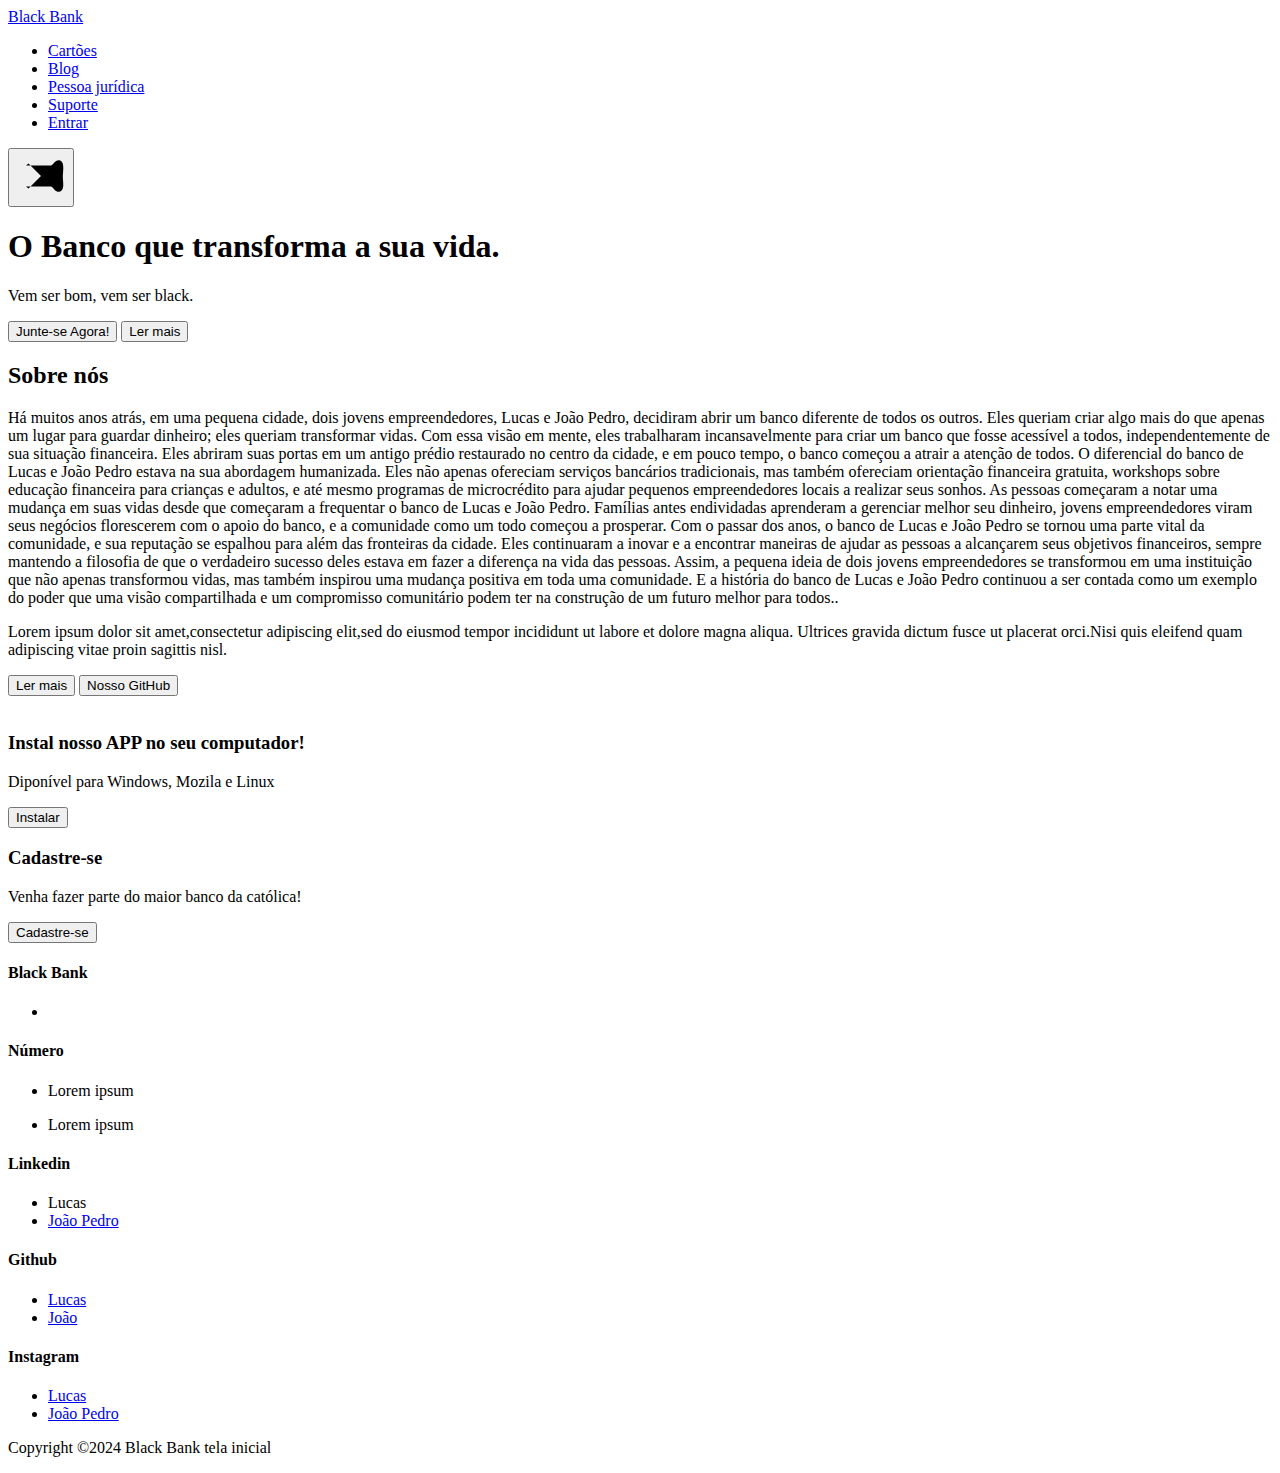
==== index.html @ 61c8847a "Add files via upload" ====
<!DOCTYPE html>
<html lang="en">

<head>
  <meta charset="UTF-8">
  <meta http-equiv="X-UA-Compatible" content="IE=edge">
  <meta name="viewport" content="width=device-width, initial-scale=1.0">
  <title>CodeBank | Home of usefull code snippets</title>
  <link rel="stylesheet" href="./styles/style.css">
  <link rel="stylesheet" href="./styles/hamburger.css">
  <link rel="preconnect" href="https://fonts.gstatic.com">
  <link href="https://fonts.googleapis.com/css2?family=Roboto:wght@400;500;700;900&display=swap" rel="stylesheet">
</head>

<body>

  <header>
    <nav id="navbar">
      <div class="logoArea">
        <a href="index.html">Black Bank</a>
      </div>
      <ul class="navlinkArea" id="navLinkContainer">
        <li>
          <a href="#">Cartões</a>
        </li>
        <li>
          <a href="#">Blog</a>
        </li>
        <li>
          <a href="#">Pessoa jurídica</a>
        </li>
        <li>
          <a href="#">Suporte</a>
        </li>
        <li>
          <a class="navBtn" href="//Usuario/index.html">Entrar</a>
        </li>
      </ul>

      <div class="hamburgerArea">
        <button id="btn" class="menu"
          onclick="this.classList.toggle('opened');this.setAttribute('aria-expanded', this.classList.contains('opened'))"
          aria-label="Main Menu">
          <svg width="50" height="50" viewBox="0 0 100 100">
            <path class="line line1"
              d="M 20,29.000046 H 80.000231 C 80.000231,29.000046 94.498839,28.817352 94.532987,66.711331 94.543142,77.980673 90.966081,81.670246 85.259173,81.668997 79.552261,81.667751 75.000211,74.999942 75.000211,74.999942 L 25.000021,25.000058" />
            <path class="line line2" d="M 20,50 H 80" />
            <path class="line line3"
              d="M 20,70.999954 H 80.000231 C 80.000231,70.999954 94.498839,71.182648 94.532987,33.288669 94.543142,22.019327 90.966081,18.329754 85.259173,18.331003 79.552261,18.332249 75.000211,25.000058 75.000211,25.000058 L 25.000021,74.999942" />
          </svg>
        </button>
      </div>
    </nav>
    <div class="hero">
      <div class="hero-inner">
        <h1>O Banco que transforma a sua vida.</h1>
        <p>Vem ser bom, vem ser black.</p>
        <button class="btn1"> Junte-se Agora!</button>
        <button class="btn2">Ler mais </button>
      </div>
    </div>
  </header>
  <section class='helping-hands'>
    <div class="wrapper">
      <div class="content">
        <h2>Sobre nós</h2>
        <p>Há muitos anos atrás, em uma pequena cidade, dois jovens empreendedores, Lucas e João Pedro, decidiram abrir um banco diferente de todos os outros. Eles queriam criar algo mais do que apenas um lugar para guardar dinheiro; eles queriam transformar vidas.

            Com essa visão em mente, eles trabalharam incansavelmente para criar um banco que fosse acessível a todos, independentemente de sua situação financeira. Eles abriram suas portas em um antigo prédio restaurado no centro da cidade, e em pouco tempo, o banco começou a atrair a atenção de todos.
            
            O diferencial do banco de Lucas e João Pedro estava na sua abordagem humanizada. Eles não apenas ofereciam serviços bancários tradicionais, mas também ofereciam orientação financeira gratuita, workshops sobre educação financeira para crianças e adultos, e até mesmo programas de microcrédito para ajudar pequenos empreendedores locais a realizar seus sonhos.
            
            As pessoas começaram a notar uma mudança em suas vidas desde que começaram a frequentar o banco de Lucas e João Pedro. Famílias antes endividadas aprenderam a gerenciar melhor seu dinheiro, jovens empreendedores viram seus negócios florescerem com o apoio do banco, e a comunidade como um todo começou a prosperar.
            
            Com o passar dos anos, o banco de Lucas e João Pedro se tornou uma parte vital da comunidade, e sua reputação se espalhou para além das fronteiras da cidade. Eles continuaram a inovar e a encontrar maneiras de ajudar as pessoas a alcançarem seus objetivos financeiros, sempre mantendo a filosofia de que o verdadeiro sucesso deles estava em fazer a diferença na vida das pessoas.
            
            Assim, a pequena ideia de dois jovens empreendedores se transformou em uma instituição que não apenas transformou vidas, mas também inspirou uma mudança positiva em toda uma comunidade. E a história do banco de Lucas e João Pedro continuou a ser contada como um exemplo do poder que uma visão compartilhada e um compromisso comunitário podem ter na construção de um futuro melhor para todos..<br>
        </p>
        <p>
          Lorem ipsum dolor sit amet,consectetur adipiscing elit,sed do eiusmod tempor incididunt ut
          labore et dolore magna aliqua.
          Ultrices gravida dictum fusce ut placerat orci.Nisi quis eleifend quam adipiscing
          vitae proin sagittis nisl.
        </p>
        <div>
          <button class="button button1">Ler mais</button>
        <button class="button button2">Nosso GitHub</button>
        </div>
      </div>
      <img class="picture1" src="./assets/cubejs-schema 1.png" alt="">
  </section>
    <div class="wrapper">
      <div class="LeftBox" ;>
        <h3>Instal nosso APP no seu computador!</h3>

        <p class="loremP">Diponível para Windows, Mozila e Linux</p>
        <button class="btn" id="btn1">Instalar</button>
      </div>
      <div class="rightBox" ;>
        <h3>Cadastre-se</h3>

        <p class="loremP">Venha fazer parte do maior banco da católica!</p>
        <button class="btn" id="btn2">Cadastre-se</button>
      </div>
    </div>
  </section>
  
  <footer class="footer">
    <div class="footer-content">
     
    <div class="container">
      <div class="row">
        <div class="footer-col">
          <h4 id="Title">Black Bank</h4>
          <ul>
            <li>
              <a href="#"></a>
            </li>
          </ul>
        </div>
        <div class="footer-col">
          <h4>Número</h4>
          <ul>
            <li><p href="#">Lorem ipsum</p></li>
            <li><p href="#">Lorem ipsum</p></li>
            
          </ul>
        </div>
        <div class="footer-col">
          <h4>Linkedin</h4>
          <ul>
            <li><a href="https://br.linkedin.com/in/lucas-gon%C3%A7alves-pimentel-b025a72b0"></a>Lucas</li>
            <li><a href="https://br.linkedin.com/in/jo%C3%A3o-pedro-xavier-xavier-49b860251?trk=people-guest_people_search-card">João Pedro</a></li>
          </ul>
        </div>
        <div class="footer-col">
          <h4>Github</h4>
          <ul>
            <li><a href="https://github.com/LucasGPimentel07">Lucas</a></li>
            <li><a href="https://github.com/Joaopedroxavier28">João</a></li>
          </ul>
        </div>
        <div class="footer-col">
          <h4>Instagram</h4>
          <ul>
            <li><a href="https://instagram.com/lucas.gpimentel">Lucas</a></li>
            <li><a href="https://instagram.com/_joaopedroxavier">João Pedro</a></li>
          </ul>
        </div>
      </div>
    </div>
    <div class="footer-bottom">
      <p>Copyright &copy;2024 Black Bank tela inicial</p>
    </div>
  </footer>
  <script src="./scripts/app.js"></script>
</body>

</html>
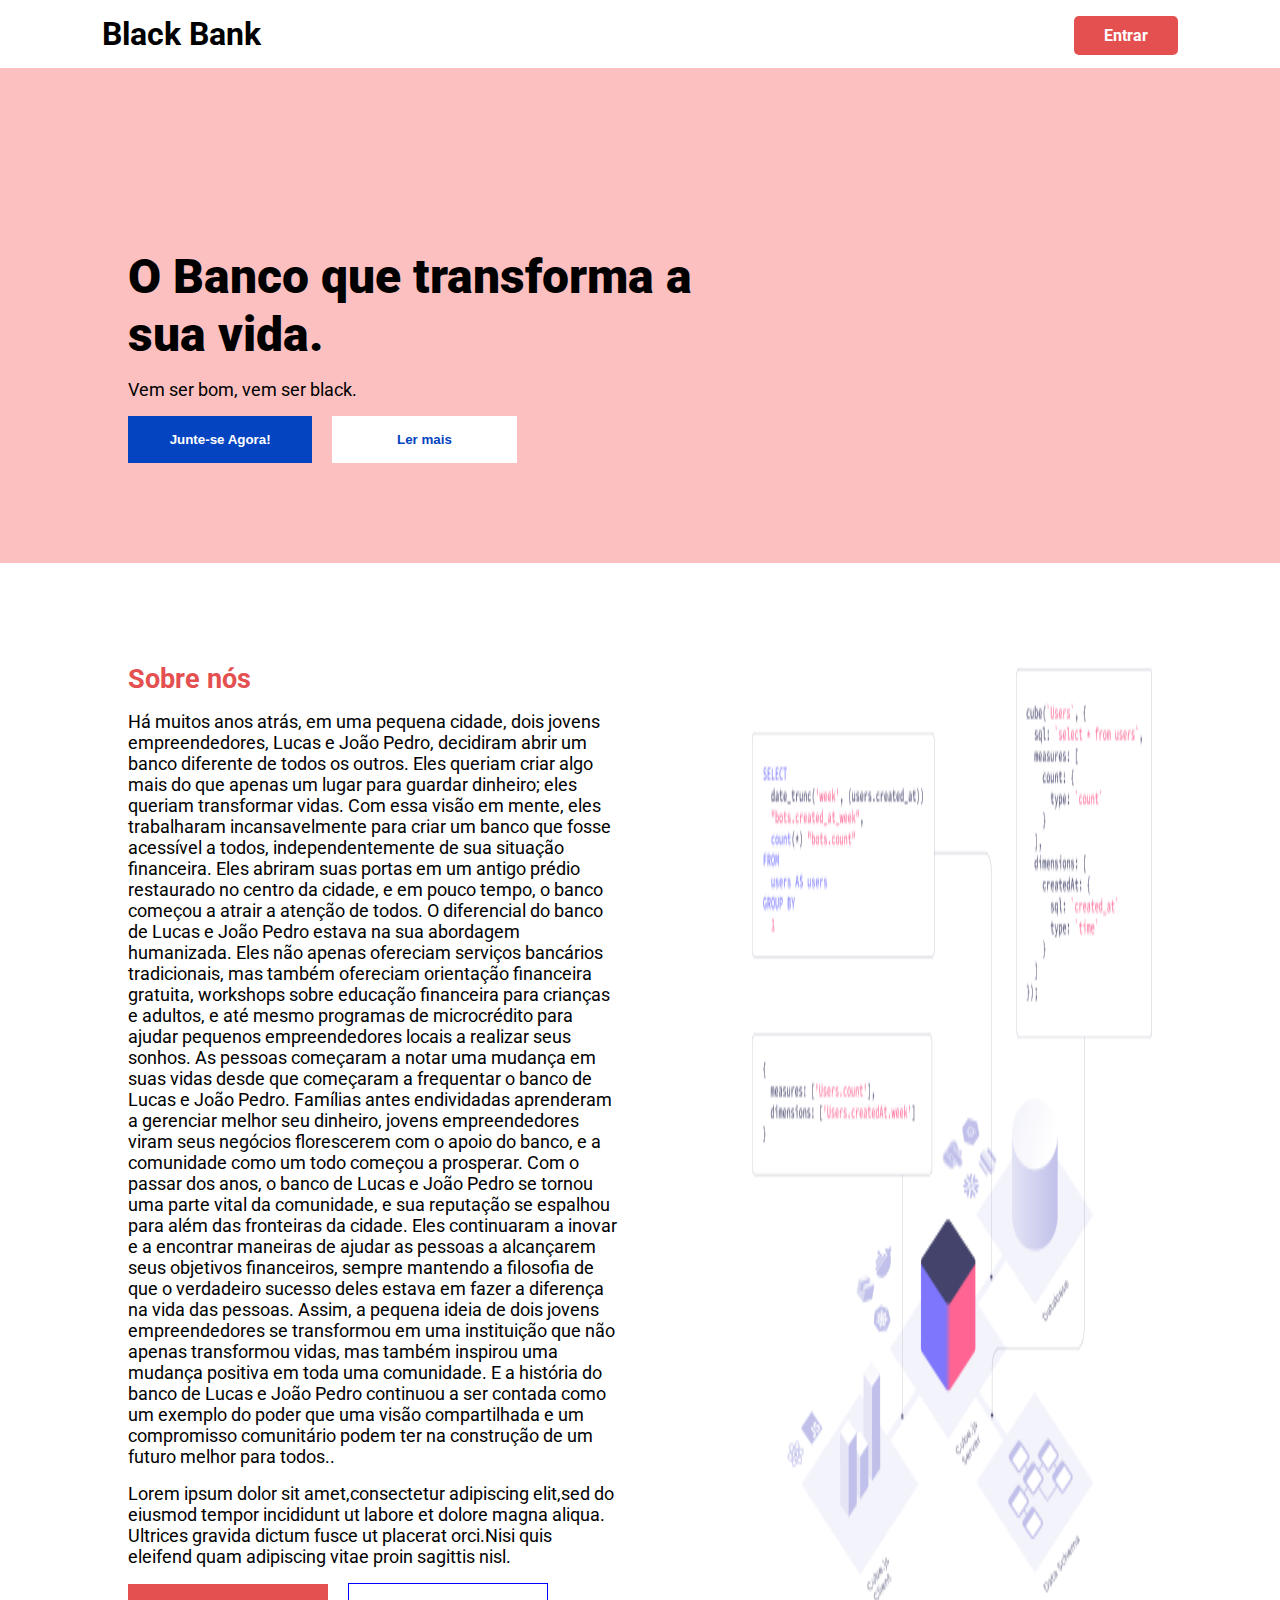
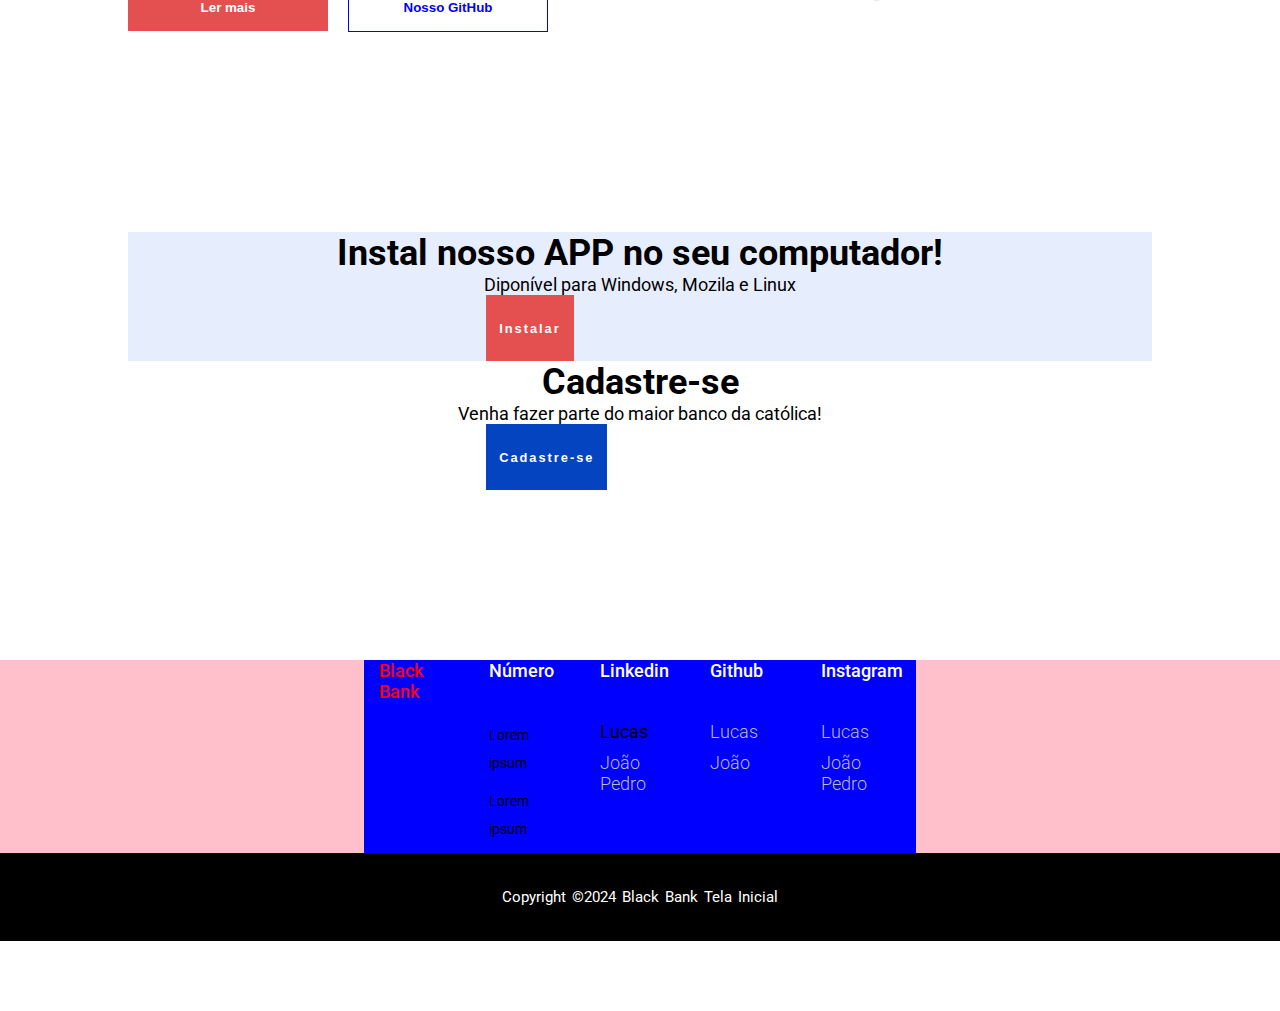
==== commit d00bce71: "Update index.html" ====
--- a/index.html
+++ b/index.html
@@ -33,7 +33,7 @@
           <a href="#">Suporte</a>
         </li>
         <li>
-          <a class="navBtn" href="//Usuario/index.html">Entrar</a>
+          <a class="navBtn" href="/Usuario/index.html">Entrar</a>
         </li>
       </ul>
 
@@ -156,4 +156,4 @@
   <script src="./scripts/app.js"></script>
 </body>
 
-</html>+</html>
--- a/styles/style.css
+++ b/styles/style.css
@@ -0,0 +1,484 @@
+*, *::after, *::before {
+    box-sizing: border-box;
+    margin: 0;
+    padding: 0;
+  }
+  
+  body {
+    font-size: 18px;
+    font-family: "Roboto", sans-serif;
+    overflow-x: hidden;
+  }
+  
+  a {
+    text-decoration: none;
+  }
+  
+  button {
+    outline: none;
+    border: none;
+    font-weight: bold;
+    padding: 1rem 2rem;
+  }
+  
+  ul li {
+    list-style: none;
+  }
+  
+  
+  nav {
+    position: relative;
+    display: grid;
+    grid-template-columns: 0.7fr 1fr;
+    align-items: center;
+    padding: 10px 10px 10px 20px;
+    background: transparent;
+  }
+  
+  .logoArea a {
+    font-size: 1.5rem;
+    font-weight: 700;
+    color: black;
+    transition: 0.25s ease-in-out;
+  }
+  
+  .hamburgerArea {
+    width: 100%;
+    display: grid;
+    justify-content: end;
+  }
+  
+  .navlinkArea {
+    width: 100%;
+    display: none;
+    position: absolute;
+    top: 70px;
+    z-index: 1;
+  }
+  
+  .showNavLinks {
+    display: grid;
+    grid-template-rows: repeat(5, auto);
+    grid-gap: 25px;
+    padding: 30px 20px;
+    background: #0444c0;
+  }
+  
+  .navlinkArea a {
+    font-size: 1rem;
+    font-weight: 700;
+    color: #ffffff;
+    transition: 0.25s ease-in-out;
+  }
+  
+  .navBtn {
+    padding: 10px 30px;
+    background: #e45050;
+    border-radius: 5px;
+  }
+  
+  .sticky {
+    width: 100%;
+    position: absolute;
+    top: 0;
+    z-index: 11;
+  }
+  
+  /* Hover effects for the navbar section */
+  
+  .logoArea a:hover {
+    color: rgb(4, 68, 192, 0.7);
+  }
+  
+  .navlinkArea a:hover {
+    color: #E45050;
+  }
+  
+  .navBtn:hover {
+    color: #fff!important;
+    background: rgb(240, 101, 101);
+  }
+  
+  /* hero-section */
+  
+  .hero {
+    padding: 100px 5% 50px 5%;
+    background-color: #FCC0C0;
+  }
+  
+  .hero-inner {
+    width:100%;
+  }
+  
+  .hero-inner button {
+    display: inline-block;
+    width: 30%;
+    padding: 1rem 2rem;
+    font-weight: bold;
+  }
+  
+  .hero h1 {
+    font-weight: 900;
+    line-height: 1.2;
+    font-size: 2.5rem;
+    margin-bottom: 1rem;
+  }
+  
+  .hero p {
+    margin-bottom: 1rem;
+  }
+  
+  .btn1 {
+    background: #0444C0;
+    color: #fff;
+    margin-right: 1rem;
+  }
+  
+  .btn2 {
+    background: #FFFFFF;
+    color: #0444C0;
+  }
+  
+  /* Helping hands */
+  .wrapper{
+    padding: 50px 5%;
+  }
+  .helping-hands .wrapper{
+  display: flex;
+  flex-direction: column-reverse;
+  justify-content: space-between;
+  }
+  .helping-hands .wrapper>div{
+  margin-bottom: 2rem;
+  }
+  .helping-hands h2 {
+    color: #e45050;
+    margin-bottom: 1rem;
+  }
+  .helping-hands p {
+    margin-bottom: 1rem;
+  }
+  
+  .helping-hands .button {
+    color: white;
+    width: 45%;
+    max-width: 200px;
+    
+  }
+  
+  .helping-hands .button1 {
+    background-color: #e45050;
+    border-color: white;
+    margin-right: 1rem;
+  }
+  
+  .helping-hands .button2 {
+    color: blue;
+    background-color: white;
+    border: 1px solid blue;
+  }
+  
+  .helping-hands .content {
+    display: flex;
+    flex-direction: column;
+  }
+  
+  
+  /* Styles for the four card section */
+  
+  .four-card-section {
+    display: grid;
+    grid-template-rows: repeat(4, 1fr);
+    grid-gap: 30px;
+    padding: 20px 0;
+    margin-top: 30px;
+    background: #fbfcff;
+  }
+  
+  .card {
+    display: grid;
+    grid-template-rows: repeat(2, auto);
+    grid-gap: 10px;
+    padding: 20px;
+    background: #ffffff;
+  }
+  
+  .card h3 {
+    font-weight: 700;
+    color: #0444c0;
+    margin-bottom: 10px;
+  }
+  
+  .card p {
+    font-size: 1rem;
+    line-height: 21px;
+  }
+  
+  
+  
+  @media screen and (min-width: 768px) {
+    .four-card-section {
+      grid-template-columns: repeat(2, 1fr);
+      grid-template-rows: repeat(2, 1fr);
+      grid-gap: 20px;
+      padding: 20px 40px;
+    }
+    .card {
+      grid-gap: 20px;
+      padding: 40px 20px;
+      background: #ffffff;
+    }
+  }
+  
+  @media screen and (min-width: 920px) {
+    .card {
+      grid-template-columns: repeat(2, auto);
+      grid-template-rows: auto;
+      grid-gap: 30px;
+      padding: 40px 20px;
+    }
+  }
+  
+  .card h3 {
+    font-size: 1.4rem;
+  }
+  
+  @media screen and (min-width: 1224px) {
+    .four-card-section {
+      grid-gap: 50px;
+      padding: 40px 8%;
+    }
+    .card {
+      padding: 60px 50px;
+    }
+  }
+  
+
+  .container {
+    max-width: auto;
+    margin: auto;
+    background-color: blue;
+  }
+  
+  .row {
+    display: flex;
+    flex-wrap: wrap;
+  }
+  
+  .footer {
+    padding: 70px 0;
+  }
+  
+  .footer-content {
+    display: flex;
+    flex-direction: column;
+    background: pink;
+  }
+  
+  .footer-content h3 {
+    font-size: 1.8rem;
+    color: #000000;
+    text-transform: capitalize;
+    font-weight: 500;
+    line-height: 3rem;
+    justify-content: center;
+    text-align: center;
+  }
+  
+  .footer-content p {
+    max-width: 500px;
+    margin: 10px auto;
+    line-height: 28px;
+    font-size: 14px;
+  }
+  
+  .button {
+    justify-content: center;
+    align-items: center;
+    text-align: center;
+    /* margin: 15px; */
+  }
+  
+  .btn-btn1 {
+    padding: 10px;
+    background-color: blue;
+    color: #000000;
+  }
+  
+  .btn-btn2 {
+    padding: 10px;
+    background-color: #ff0000;
+    color: #000000;
+  }
+  
+  .footer-col {
+    width: 20%;
+    padding: 0 15px;
+  }
+  
+  .footer-col #Title {
+    color: #ff0000;
+  }
+  
+  .footer-col h4 {
+    font-size: 18px;
+    color: #ffffff;
+    text-transform: capitalize;
+    margin-bottom: 40px;
+    font-weight: 500;
+  }
+  
+  .footer-col h4::before {
+    content: '';
+    background-color: #ffffff;
+    height: 2px;
+    box-sizing: border-box;
+    width: 50px;
+  }
+  
+  .footer-col ul li:not(:last-child) {
+    margin-bottom: 10px;
+  }
+  
+  .footer-col ul li a {
+    text-transform: capitalize;
+    color: #ffffff;
+    font-weight: 300;
+    color: #bbbbbb;
+    display: block;
+    transform: all 0.3s ease;
+  }
+  
+  .footer-col ul li a:hover {
+    color: #ffffff;
+    padding-left: 9px;
+  }
+  
+  .footer-bottom {
+    background: #000000;
+    width: 100vw;
+    padding: 20px 0;
+    text-align: center;
+  }
+  
+  .footer-bottom p {
+    font-size: 15px;
+    word-spacing: 2px;
+    text-transform: capitalize;
+    color: #ffffff;
+  }
+  
+  
+  
+  @media(max-width: 770px) {
+    .footer-col {
+      width: 50%;
+      margin-bottom: 30px;
+    }
+  }
+  
+  @media(max-width: 580px) {
+    .footer-col {
+      width: 100%;
+    }
+  }
+  
+ 
+  
+  .LeftBox {
+    background: #e6eefe;
+  }
+  
+  #rightBox {
+    flex-grow: 1fr;
+    background: #fff7f7;
+  }
+  
+  h3 {
+    font-size: 36px;
+    line-height: 42px;
+    align-items: center;
+    text-align: center;
+  }
+  
+  
+  
+  .btn {
+    padding: 1em 1em;
+    background: #e45050;
+    cursor: pointer;
+    font-size: 0.8rem;
+    letter-spacing: 2px;
+    height: 66px;
+    color: white;
+  }
+  
+  #btn1 {
+    background: #e45050;
+    margin-left: 35%;
+  }
+  
+  #btn2 {
+    background: #0444c0;
+    margin-left: 35%;
+  }
+  
+  .loremP {
+    font-size: 18px;
+    line-height: 21px;
+    text-align: center;
+  }
+  @media screen and (min-width: 800px) {
+    .hero {
+      padding: 180px 10% 100px 10%;
+    }
+    
+    .hero-inner {
+      width: 60%;
+    }
+    .hero h1 {
+      font-size: 3rem;
+    }
+    .wrapper{
+      padding: 100px 10%;
+    }
+    .helping-hands .wrapper{
+      flex-direction: row;
+      justify-content: space-between;
+      }
+      .helping-hands .wrapper>div{
+      flex-basis: 48%;
+      margin-bottom: 0;
+      }
+  }
+  
+  @media screen and (min-width: 920px) {
+    nav {
+      padding: 15px 30px 15px 30px;
+    }
+    .logoArea a {
+      font-size: 2rem;
+    }
+    .navlinkArea a {
+      font-size: 1rem;
+    }
+    .hamburgerArea {
+      display: none;
+    }
+    .navlinkArea {
+      display: grid;
+      position: relative;
+      top: auto;
+      grid-template-columns: repeat(5, auto);
+      grid-template-rows: 1fr;
+      align-items: center;
+      justify-content: end;
+      grid-gap: 20px;
+    }
+  }
+  
+  @media screen and (min-width: 1224px) {
+    nav {
+      padding: 15px 8% 15px 8%;
+    }
+  }--- a/styles/hamburger.css
+++ b/styles/hamburger.css
@@ -0,0 +1,46 @@
+.menu {
+    width: 60px;
+    background-color: transparent;
+    border: none;
+    outline: transparent;
+    cursor: pointer;
+    display: flex;
+    justify-self: flex-end;
+    padding: 0;
+  }
+  .line {
+    fill: none;
+    stroke: #0444C0;
+    ;
+    stroke-width: 6;
+    transition: stroke-dasharray 600ms cubic-bezier(0.4, 0, 0.2, 1),
+      stroke-dashoffset 600ms cubic-bezier(0.4, 0, 0.2, 1);
+  }
+  .line1 {
+    stroke-dasharray: 60 207;
+    stroke-width: 6;
+  }
+  .line2 {
+    stroke-dasharray: 60 60;
+    stroke-width: 6;
+  }
+  .line3 {
+    stroke-dasharray: 60 207;
+    stroke-width: 6;
+  }
+  .opened .line1 {
+    stroke-dasharray: 90 207;
+    stroke-dashoffset: -134;
+    stroke-width: 6;
+  }
+  .opened .line2 {
+    stroke-dasharray: 1 60;
+    stroke-dashoffset: -30;
+    stroke-width: 6;
+  }
+  .opened .line3 {
+    stroke-dasharray: 90 207;
+    stroke-dashoffset: -134;
+    stroke-width: 6;
+  }
+  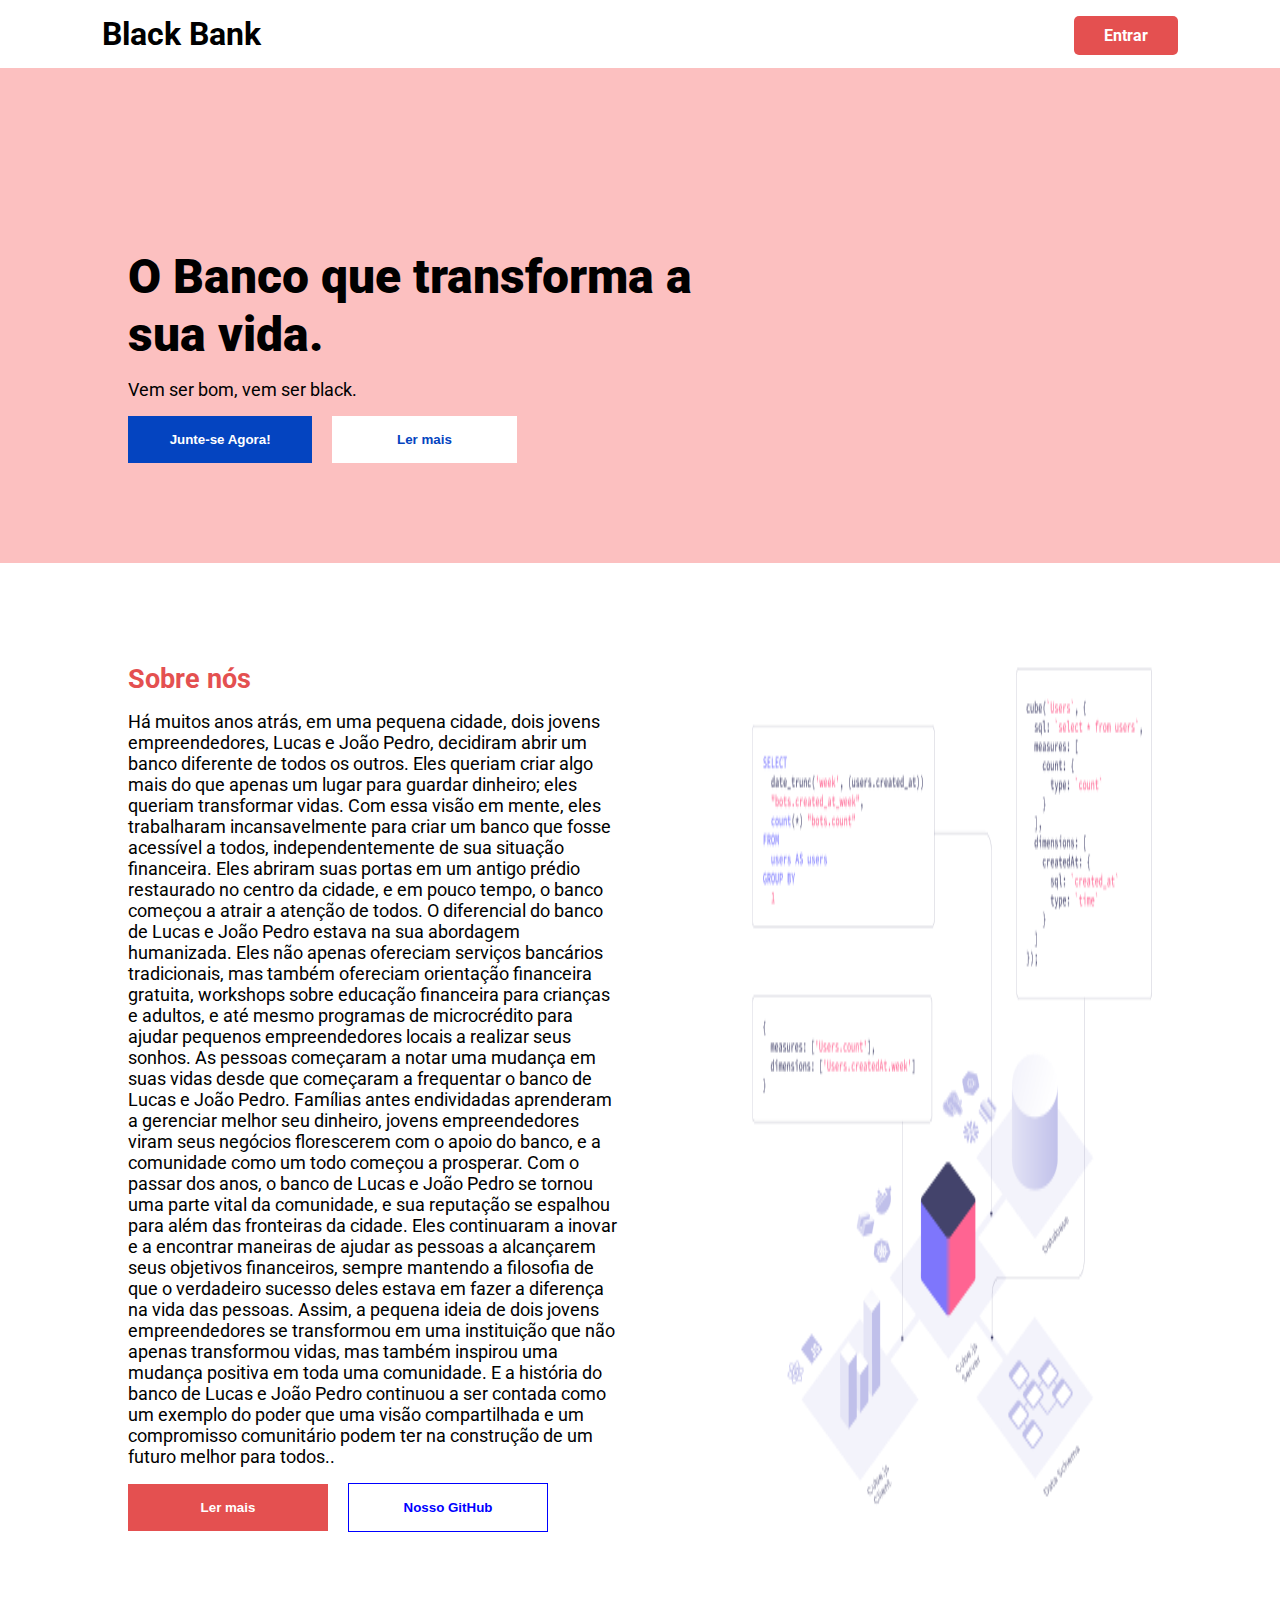
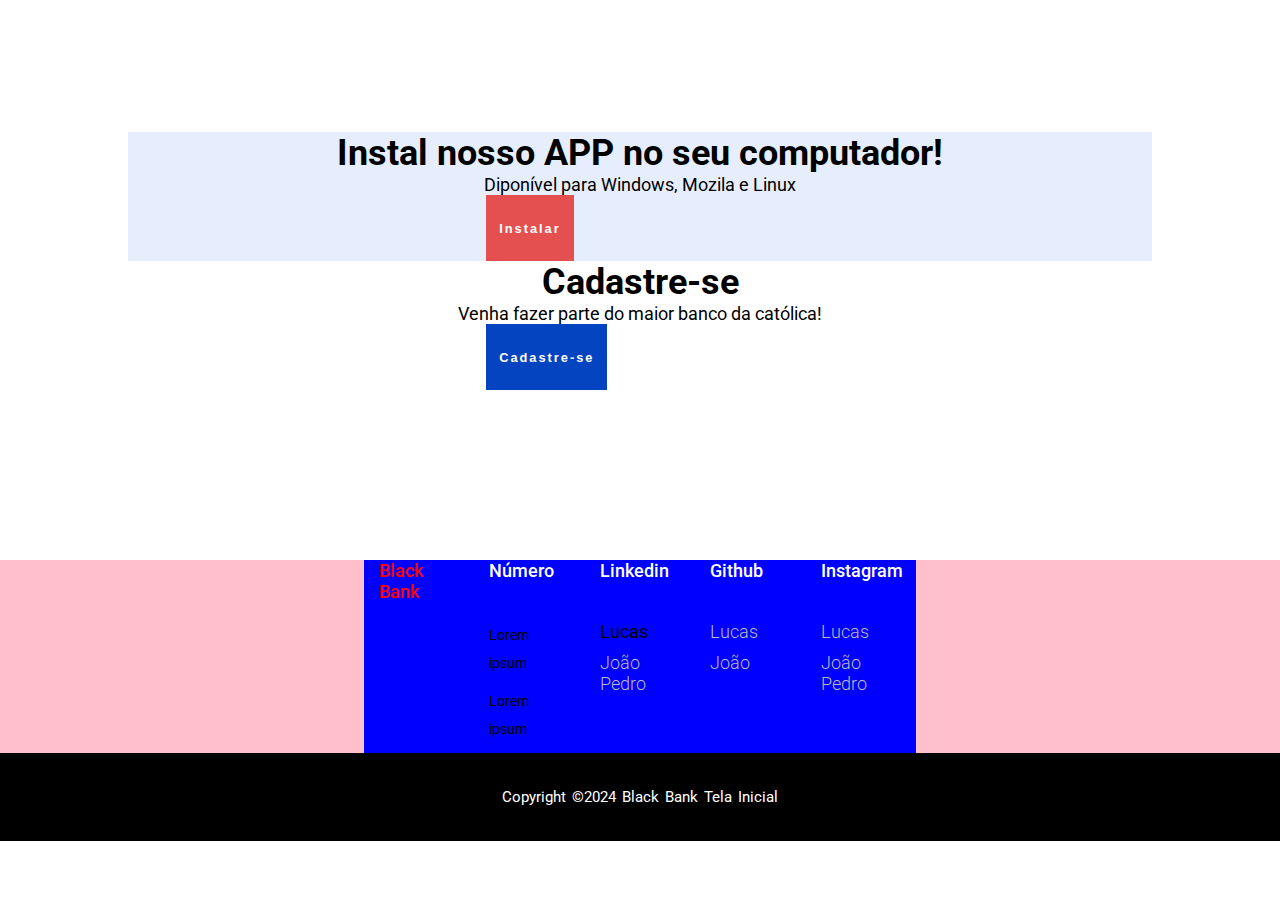
==== commit f1f02011: "Update index.html" ====
--- a/index.html
+++ b/index.html
@@ -5,7 +5,7 @@
   <meta charset="UTF-8">
   <meta http-equiv="X-UA-Compatible" content="IE=edge">
   <meta name="viewport" content="width=device-width, initial-scale=1.0">
-  <title>CodeBank | Home of usefull code snippets</title>
+  <title>Black Bank Pagina inicial</title>
   <link rel="stylesheet" href="./styles/style.css">
   <link rel="stylesheet" href="./styles/hamburger.css">
   <link rel="preconnect" href="https://fonts.gstatic.com">
@@ -75,12 +75,6 @@
             Com o passar dos anos, o banco de Lucas e João Pedro se tornou uma parte vital da comunidade, e sua reputação se espalhou para além das fronteiras da cidade. Eles continuaram a inovar e a encontrar maneiras de ajudar as pessoas a alcançarem seus objetivos financeiros, sempre mantendo a filosofia de que o verdadeiro sucesso deles estava em fazer a diferença na vida das pessoas.
             
             Assim, a pequena ideia de dois jovens empreendedores se transformou em uma instituição que não apenas transformou vidas, mas também inspirou uma mudança positiva em toda uma comunidade. E a história do banco de Lucas e João Pedro continuou a ser contada como um exemplo do poder que uma visão compartilhada e um compromisso comunitário podem ter na construção de um futuro melhor para todos..<br>
-        </p>
-        <p>
-          Lorem ipsum dolor sit amet,consectetur adipiscing elit,sed do eiusmod tempor incididunt ut
-          labore et dolore magna aliqua.
-          Ultrices gravida dictum fusce ut placerat orci.Nisi quis eleifend quam adipiscing
-          vitae proin sagittis nisl.
         </p>
         <div>
           <button class="button button1">Ler mais</button>
